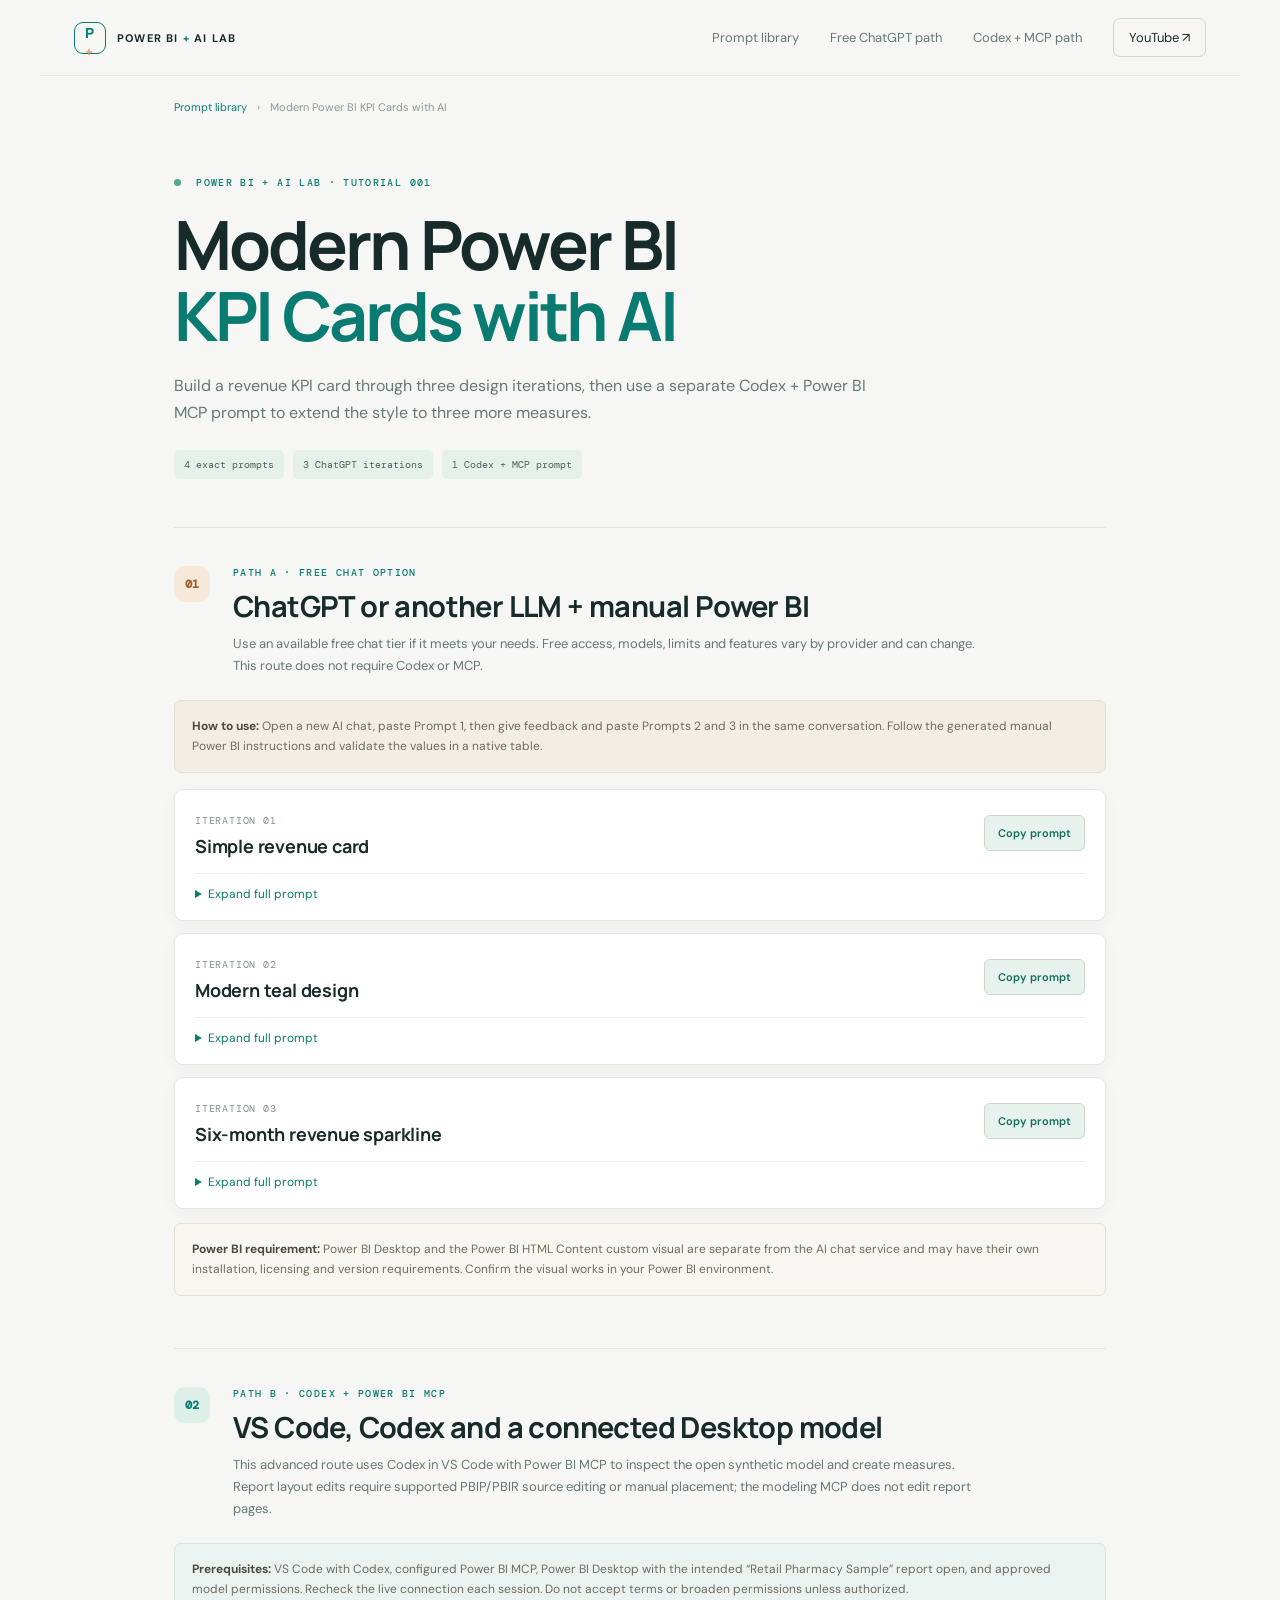
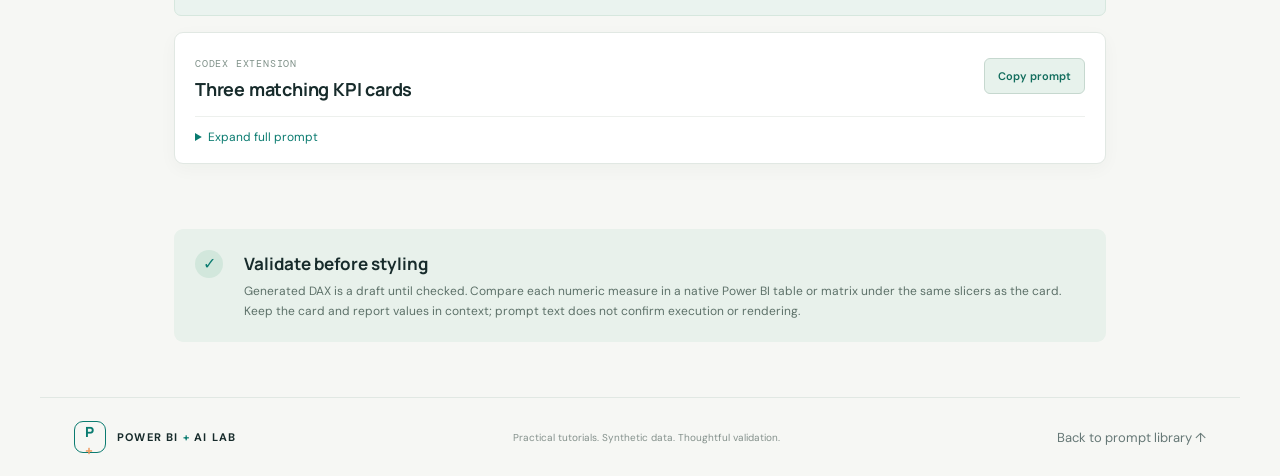
==== tutorials/modern-power-bi-kpi-cards/index.html @ dc5c17c7 "Add Modern Power BI KPI Cards tutorial prompts" ====
<!doctype html>
<html lang="en">
<head>
  <meta charset="utf-8">
  <meta name="viewport" content="width=device-width, initial-scale=1">
  <meta name="theme-color" content="#f6f7f4">
  <meta name="description" content="Four copy-ready AI prompts for building modern Power BI KPI cards: three ChatGPT iterations and one Codex with Power BI MCP prompt.">
  <title>Modern Power BI KPI Cards with AI | Power BI + AI Lab</title>
  <link rel="stylesheet" href="../../styles.css">
  <link rel="stylesheet" href="styles.css">
</head>
<body>
  <header class="topbar">
    <a class="brand" href="../../" aria-label="Power BI and AI Lab home"><span class="brand-mark">P<span>+</span></span><span>POWER BI <i>+</i> AI LAB</span></a>
    <nav aria-label="Main navigation"><a href="../../#prompts">Prompt library</a><a href="#chatgpt">Free ChatGPT path</a><a href="#codex">Codex + MCP path</a><a class="nav-cta" href="https://www.youtube.com/@PowerBIAILab" target="_blank" rel="noreferrer">YouTube ↗</a></nav>
  </header>
  <main id="top" class="tutorial-main">
    <div class="breadcrumbs"><a href="../../">Prompt library</a><span>›</span><span>Modern Power BI KPI Cards with AI</span></div>
    <section class="tutorial-hero">
      <p class="eyebrow"><span class="live-dot"></span> POWER BI + AI LAB · TUTORIAL 001</p>
      <h1>Modern Power BI<br><em>KPI Cards with AI</em></h1>
      <p class="lede">Build a revenue KPI card through three design iterations, then use a separate Codex + Power BI MCP prompt to extend the style to three more measures.</p>
      <div class="hero-chips"><span>4 exact prompts</span><span>3 ChatGPT iterations</span><span>1 Codex + MCP prompt</span></div>
    </section>
    <section class="path-panel" id="chatgpt">
      <div class="path-heading"><span class="route-number manual">01</span><div><p class="eyebrow">PATH A · FREE CHAT OPTION</p><h2>ChatGPT or another LLM + manual Power BI</h2><p>Use an available free chat tier if it meets your needs. Free access, models, limits and features vary by provider and can change. This route does not require Codex or MCP.</p></div></div>
      <div class="steps-note"><b>How to use:</b> Open a new AI chat, paste Prompt 1, then give feedback and paste Prompts 2 and 3 in the same conversation. Follow the generated manual Power BI instructions and validate the values in a native table.</div>
      <article class="prompt-card">
        <div class="prompt-title"><div><span class="iteration">ITERATION 01</span><h3>Simple revenue card</h3></div><button class="copy-button" data-copy="prompt-1">Copy prompt</button></div>
        <details><summary>Expand full prompt</summary><pre id="prompt-1">You are a Principal Power BI developer. Help me create a simple revenue KPI card using the Power BI HTML Content custom visual.

My table is StarterDailyKPI. These validated measures already exist:
- [Total Revenue] — revenue in US dollars
- [Revenue Target] — target in US dollars
- [Revenue Attainment] — revenue divided by target

They respond to Month, Region, and Store slicers. Keep these measures and their filter behavior unchanged.

Create a DAX measure named [Revenue Card HTML] showing:
- “Revenue” as the title
- Revenue as the main value, using compact currency formatting
- Target and attainment underneath

Use a compact layout suitable for several cards in one row: white background, readable text, one subtle border, minimal padding, and no unnecessary outer spacing. Avoid fixed dimensions that cause scrolling. Do not hide overflow or clip content.

At the top of the DAX, include clearly commented settings for colors, font sizes, border color/width, corner radius, padding, and text spacing. Make these easy for a beginner to adjust.

Show “No data” for blank revenue, preserve zero values, and show “N/A” for blank attainment.

Provide the complete DAX and brief visual setup instructions. Explain which settings to adjust if the card is too large or has extra space around it. State any visual-version limitations.

This is version one of at least three iterations. Keep it simple—no charts, progress bars, or icons yet. Wait for my feedback before improving it.</pre></details>
      </article>
      <article class="prompt-card">
        <div class="prompt-title"><div><span class="iteration">ITERATION 02</span><h3>Modern teal design</h3></div><button class="copy-button" data-copy="prompt-2">Copy prompt</button></div>
        <details><summary>Expand full prompt</summary><pre id="prompt-2">Let’s create version two of the card. Make it look more modern while keeping it compact and readable alongside other cards.

Use a restrained teal accent, a slim accent strip on the left, a subtle background tint, and clearer contrast between the main revenue value and supporting text. Improve spacing without making the card larger. Avoid heavy shadows.

Keep the commented customization variables at the top of the DAX. Add clearly explained settings for the accent color and strip width.

Preserve the existing measures, slicer behavior, currency formatting, and blank/zero handling. Do not add charts, progress bars, or icons yet. Avoid fixed dimensions, scrolling, clipped content, or unnecessary outer spacing.

Provide the complete replacement [Revenue Card HTML] measure and briefly explain the design changes. Wait for my feedback before the next iteration.</pre></details>
      </article>
      <article class="prompt-card">
        <div class="prompt-title"><div><span class="iteration">ITERATION 03</span><h3>Six-month revenue sparkline</h3></div><button class="copy-button" data-copy="prompt-3">Copy prompt</button></div>
        <details><summary>Expand full prompt</summary><pre id="prompt-3">Let’s create version three by adding a compact six-month revenue sparkline. Keep the current styling and editable customization settings.

Use [Total Revenue], 'StarterDailyKPI'[Date], and the Month slicer 'StarterDailyKPI'[Year Month]. Store and Region columns are [StoreName] and [Region].

Period rules:
- Default to the latest six calendar months in the dataset—not relative to today.
- Use that default when the slicer is cleared, unrestricted, or all months/years are selected.
- When one month is selected, make it the sixth and final month, preceded by five calendar months.
- When several months are selected, consecutive or scattered, use the latest selected month as the sixth month.
- Always show six consecutive calendar months, including months outside the slicer selection.

Examples:
- All months selected, with data ending December 2025: July–December 2025.
- October 2025 selected: May–October 2025.
- March and December 2025 selected: July–December 2025.

Keep the anchor consistent across stores. Override date filters only for the sparkline window; preserve Store, Region, and other non-date filters. Keep the main card values tied to the actual slicer selection.

Label the sparkline’s period. Preserve recorded zeros, show gaps for missing months, and safely handle incomplete history, flat or negative values, single-point and all-blank results.

Use inline SVG supported by HTML Content, without JavaScript or external assets. Format SVG coordinates, line thickness and marker sizes using FORMAT(value, "0.000", "en-US"). Avoid "0.###", which can produce trailing decimal points such as "5.".

Use descriptive __-prefixed DAX variables to avoid reserved-name collisions.

Create helper measures if useful. Add beginner-friendly comments explaining the default period, selected-month behavior, filter handling, missing data and scaling. Include editable settings for month count, line color, thickness, height, markers and spacing.

Keep the card compact without clipping content or hiding scrollbars.

Provide complete DAX for any helper measures and the replacement HTML measure, with brief setup instructions. Include native-table checks for all months selected, one month selected, and scattered selections. Do not claim execution or rendering was tested.

Wait for my feedback.</pre></details>
      </article>
      <p class="requirements"><b>Power BI requirement:</b> Power BI Desktop and the Power BI HTML Content custom visual are separate from the AI chat service and may have their own installation, licensing and version requirements. Confirm the visual works in your Power BI environment.</p>
    </section>
    <section class="path-panel codex-panel" id="codex">
      <div class="path-heading"><span class="route-number codex">02</span><div><p class="eyebrow">PATH B · CODEX + POWER BI MCP</p><h2>VS Code, Codex and a connected Desktop model</h2><p>This advanced route uses Codex in VS Code with Power BI MCP to inspect the open synthetic model and create measures. Report layout edits require supported PBIP/PBIR source editing or manual placement; the modeling MCP does not edit report pages.</p></div></div>
      <div class="steps-note"><b>Prerequisites:</b> VS Code with Codex, configured Power BI MCP, Power BI Desktop with the intended “Retail Pharmacy Sample” report open, and approved model permissions. Recheck the live connection each session. Do not accept terms or broaden permissions unless authorized.</div>
      <article class="prompt-card">
        <div class="prompt-title"><div><span class="iteration">CODEX EXTENSION</span><h3>Three matching KPI cards</h3></div><button class="copy-button" data-copy="prompt-4">Copy prompt</button></div>
        <details><summary>Expand full prompt</summary><pre id="prompt-4">You are a Principal Power BI developer. Use the configured Power BI MCP to discover and connect to the open “Retail Pharmacy Sample” report in Power BI Desktop.

Inspect the existing measures and use my completed HTML Content Revenue KPI card as the design reference. Identify the measure actually bound to that visual; do not assume an older Revenue HTML measure is the final version.

Create matching HTML Content cards for:
- [Filled Prescriptions]
- [Gross Margin]
- [Average Wait Minutes]

Match the Revenue card’s colors, accent strip, typography, borders, spacing, and sparkline style. Keep the cards compact enough to fit together in the existing four-card row.

Use the existing numeric measures unchanged:
- Filled Prescriptions: whole-number count.
- Gross Margin: percentage calculated from total gross profit divided by total revenue.
- Average Wait Minutes: sample-weighted average, displayed in minutes.

Do not invent targets, attainment percentages, or favorable/unfavorable trend rules for these metrics.

For each sparkline:
- All months selected or unrestricted: latest six calendar months in the dataset.
- One month selected: that month plus the preceding five calendar months.
- Exactly six selected: those exact months in chronological order.
- Every other selection: latest six calendar months in the dataset.
- Preserve Store and Region filters. Keep the main KPI value tied to the actual slicer selection.
- Evaluate each existing measure separately for each plotted month. Preserve zeros and gaps for missing data.

Reuse the Revenue helper where its logic applies. Do not modify it or the Revenue card. Use descriptive __-prefixed variables and FORMAT(value, "0.000", "en-US") for SVG numbers.

Add beginner-friendly DAX comments and clearly labeled customization variables, following the Revenue measure.

Before editing, save a local source backup. Limit changes strictly to:
1. The new presentation measures and any essential new helpers.
2. Replacing the three corresponding native KPI visuals with matching HTML Content visuals.

Do not change existing measures, tables, columns, relationships, data, queries, slicers, charts, other pages, or the Revenue visual.

The modeling MCP does not edit report layouts. Use supported PBIP/PBIR source editing for visual replacement only if the intended report source is verified. Otherwise, create the measures and provide exact manual placement/binding steps. Do not guess the report path.

Validate each new card against its native numeric measure under identical filters, including totals, single/multiple selections, and blank/zero cases. Verify rendering separately where possible.

Report exactly what changed, what was tested, and what remains pending. Do not publish or upload anything.</pre></details>
      </article>
    </section>
    <section class="validation-note"><span class="note-icon">✓</span><div><h2>Validate before styling</h2><p>Generated DAX is a draft until checked. Compare each numeric measure in a native Power BI table or matrix under the same slicers as the card. Keep the card and report values in context; prompt text does not confirm execution or rendering.</p></div></section>
    <p class="copy-status" role="status" aria-live="polite"></p>
  </main>
  <footer><a class="brand" href="../../"><span class="brand-mark">P<span>+</span></span><span>POWER BI <i>+</i> AI LAB</span></a><span>Practical tutorials. Synthetic data. Thoughtful validation.</span><a href="../../">Back to prompt library ↑</a></footer>
  <script src="script.js" defer></script>
</body>
</html>
---- styles.css ----
@import url('https://fonts.googleapis.com/css2?family=DM+Mono:wght@400;500&family=DM+Sans:wght@400;500;600;700&family=Manrope:wght@400;500;600;700;800&display=swap');
:root{--ink:#172b2b;--muted:#667876;--paper:#f6f7f4;--white:#fff;--line:#e1e8e3;--teal:#0a7b70;--mint:#d7eee6;--dark:#102e2c;--orange:#ef9b60}*{box-sizing:border-box}html{scroll-behavior:smooth}body{margin:0;background:var(--paper);color:var(--ink);font-family:'DM Sans',sans-serif;-webkit-font-smoothing:antialiased}.topbar{height:76px;max-width:1200px;margin:auto;padding:0 34px;display:flex;align-items:center;justify-content:space-between;border-bottom:1px solid var(--line)}.brand{display:flex;align-items:center;gap:11px;text-decoration:none;color:var(--ink);font-size:11px;font-weight:700;letter-spacing:1.2px}.brand i{font-style:normal;color:var(--teal)}.brand-mark{width:32px;height:32px;border:1.5px solid var(--teal);border-radius:9px;display:grid;place-items:center;color:var(--teal);font:800 14px Manrope}.brand-mark span{color:var(--orange)}nav{display:flex;align-items:center;gap:31px}nav a,footer>a:last-child{color:var(--muted);font-size:13px;text-decoration:none}nav a:hover,footer>a:last-child:hover{color:var(--teal)}nav .nav-cta{border:1px solid #cbd9d3;padding:10px 15px;border-radius:7px;color:var(--ink)}main{max-width:1200px;margin:auto;padding:0 34px}.hero{display:grid;grid-template-columns:1fr .94fr;gap:60px;align-items:center;padding:76px 0 91px}.eyebrow{font:500 10px 'DM Mono',monospace;letter-spacing:1.35px;color:var(--teal)}.live-dot{width:7px;height:7px;display:inline-block;border-radius:99px;background:#51a890;margin-right:8px}.hero h1{font:700 clamp(42px,5.2vw,66px)/1.06 Manrope,sans-serif;letter-spacing:-3px;margin:25px 0 19px}.hero h1 em{font-style:normal;color:var(--teal)}.lede{max-width:475px;color:var(--muted);font-size:16px;line-height:1.72}.button{margin-top:24px;padding:14px 19px;border-radius:6px;display:inline-flex;gap:25px;align-items:center;text-decoration:none;font-size:13px;font-weight:700}.primary{background:var(--dark);color:white}.primary:hover{background:var(--teal)}.hero-note{font-size:11px;color:#7c8b87;margin-top:18px}.hero-art{height:352px;max-width:496px;width:100%;justify-self:end;background:var(--dark);border-radius:15px;padding:25px 27px;color:white;position:relative;box-shadow:0 20px 60px #163a2c24;overflow:hidden}.hero-art:after{content:'';position:absolute;width:260px;height:260px;right:-130px;top:-155px;border-radius:50%;background:#17685a55}.art-label{font:10px 'DM Mono',monospace;color:#b6d0c7;letter-spacing:1px}.art-label span{margin-left:6px;color:#83d2b5}.art-top{margin-top:29px;display:flex;justify-content:space-between;align-items:center}.art-top b{font:600 14px Manrope}.art-top small{font:10px 'DM Mono',monospace;color:#b6c8c1}.art-value{font:700 33px Manrope;letter-spacing:-1px;margin:9px 0 19px}.art-value small{font:500 10px 'DM Mono',monospace;color:#91ddba;letter-spacing:0}.chart{height:97px;display:flex;align-items:flex-end;gap:13px;position:relative;border-bottom:1px solid #55736b}.chart span{height:var(--h);flex:1;background:linear-gradient(0deg,#178a75,#50ba94);opacity:.44;border-radius:3px 3px 0 0}.chart svg{position:absolute;width:100%;height:100%;inset:0;overflow:visible}.chart polyline{fill:none;stroke:#8be0b5;stroke-width:2.6;vector-effect:non-scaling-stroke}.art-bottom{display:flex;justify-content:space-between;color:#9fb5ad;font:9px 'DM Mono';margin-top:7px}.art-caption{position:absolute;bottom:0;left:0;right:0;background:#0b2725;color:#a5beb5;text-align:center;padding:11px;font-size:10px}.intro{border-top:1px solid var(--line);padding:40px 0 25px;display:flex;align-items:end;justify-content:space-between;gap:30px}.intro h2,.callout h2{font:700 29px Manrope;letter-spacing:-.8px;margin:9px 0}.intro>p{max-width:400px;margin:0 0 4px;color:var(--muted);font-size:13px;line-height:1.6}.path-key{display:flex;gap:12px;padding:18px 0;color:var(--muted);font:10px 'DM Mono';text-transform:uppercase}.path-a,.path-b{padding:8px 10px;border-radius:4px;background:#e8efeb}.path-b{background:#f3eadf}.versions{display:grid;grid-template-columns:repeat(3,1fr);gap:17px}.version-card{background:var(--white);border:1px solid var(--line);border-radius:9px;padding:21px 21px 19px;box-shadow:0 5px 18px #1d3c2910}.version-card.featured{border-color:#8ebfb0;box-shadow:0 8px 24px #1d624110}.card-head{display:flex;align-items:center;justify-content:space-between}.step{width:28px;height:28px;border-radius:50%;background:#e6f3ed;color:var(--teal);display:grid;place-items:center;font:500 11px 'DM Mono'}.status{font:9px 'DM Mono';letter-spacing:.4px;color:#9a6c38;background:#f8f0e3;padding:6px 7px;border-radius:3px}.version-label{font:10px 'DM Mono';letter-spacing:1px;color:#789089;margin:23px 0 5px}.version-card h3{font:700 21px Manrope;letter-spacing:-.5px;margin:0}.card-copy{height:56px;color:var(--muted);font-size:12px;line-height:1.55;margin:9px 0 14px}.path-row{display:flex;align-items:center;justify-content:space-between;padding:11px 0;border-top:1px solid #edf0ed;gap:8px}.path-row>div{display:flex;align-items:center;gap:9px}.path-icon{width:25px;height:25px;border-radius:6px;display:grid;place-items:center;font:600 11px Manrope}.path-icon.a{background:#dcefe8;color:var(--teal)}.path-icon.b{background:#f5e9dc;color:#ad6a35}.path-row b{font-size:11px;display:block}.path-row small{display:block;color:#89958f;font-size:9px;margin-top:3px}.copy{font:10px 'DM Mono';padding:7px 9px;border-radius:5px;background:#f1f3f0;color:#9ca7a1;border:1px solid #e7eae7;white-space:nowrap}.copy:disabled{cursor:not-allowed}details{border-top:1px solid #edf0ed;margin-top:4px;padding-top:12px}summary{font-size:10px;color:var(--teal);cursor:pointer}details p{font-size:11px;line-height:1.55;color:var(--muted)}.callout{margin-top:54px;padding:28px;background:#e8f1eb;border-radius:9px;display:grid;grid-template-columns:35px 1fr 215px;gap:18px;align-items:center}.callout-mark{width:30px;height:30px;background:#d1e6dc;border-radius:50%;display:grid;place-items:center;color:var(--teal)}.callout .eyebrow{margin:0}.callout h2{font-size:20px;margin:7px 0}.callout>div:nth-child(2)>p:last-child{font-size:12px;line-height:1.6;color:#59706a;margin:0;max-width:620px}.callout-side{border-left:1px solid #ccdbd1;padding-left:20px}.callout-side b{font-size:11px;display:block}.callout-side span{font-size:10px;color:#6e7f79;line-height:1.5;display:block;margin-top:5px}.note{margin:22px 0 56px;padding:14px 16px;display:flex;gap:12px;background:#fbf8f0;border:1px solid #efe8d9;border-radius:6px}.note>span{font:600 13px Manrope;color:#a8753b}.note p{margin:0;color:#7a766b;font-size:11px;line-height:1.65}.note b{color:#665d4f}footer{border-top:1px solid var(--line);max-width:1200px;margin:auto;padding:23px 34px;display:flex;align-items:center;justify-content:space-between}footer>span{font-size:10px;color:#84918c}
@media(max-width:800px){.hero{grid-template-columns:1fr;gap:40px;padding:52px 0 60px}.hero-art{justify-self:start;max-width:none}.versions{grid-template-columns:1fr}.card-copy{height:auto;min-height:0}.callout{grid-template-columns:35px 1fr}.callout-side{grid-column:2;border:0;border-top:1px solid #ccdbd1;padding:14px 0 0}.intro{align-items:start;flex-direction:column;gap:7px}}@media(max-width:520px){.topbar{height:64px;padding:0 18px}main{padding:0 18px}nav{gap:12px}nav>a:not(.nav-cta){display:none}.hero h1{letter-spacing:-2px}.hero-art{height:320px;padding:20px}.art-value{font-size:28px}.path-key{flex-direction:column;align-items:start}.callout{padding:20px 16px}footer{padding:20px 18px;gap:14px;flex-wrap:wrap}footer>span{order:3;width:100%}}
.tutorial-link{display:flex;justify-content:space-between;align-items:center;gap:18px;margin:4px 0 8px;padding:14px 16px;border:1px solid #d3e3db;border-radius:7px;background:#edf5f1;color:#176b5d;text-decoration:none;font-size:12px;font-weight:700}.tutorial-link:hover{background:#e0efe8}.link-button{text-decoration:none;display:inline-block}
---- tutorials/modern-power-bi-kpi-cards/styles.css ----
.tutorial-main{max-width:1000px}.breadcrumbs{display:flex;gap:10px;align-items:center;padding:24px 0 0;color:#8a9992;font-size:11px}.breadcrumbs a{color:var(--teal);text-decoration:none}.tutorial-hero{padding:52px 0 48px;border-bottom:1px solid var(--line)}.tutorial-hero h1{font:700 clamp(42px,6vw,68px)/1.05 Manrope,sans-serif;letter-spacing:-3px;margin:20px 0}.tutorial-hero h1 em{font-style:normal;color:var(--teal)}.tutorial-hero .lede{max-width:710px}.hero-chips{display:flex;gap:9px;flex-wrap:wrap;margin-top:23px}.hero-chips span{font:10px 'DM Mono',monospace;color:#45635a;background:#e6f0eb;padding:8px 10px;border-radius:5px}.path-panel{padding:38px 0 8px;scroll-margin-top:20px}.path-heading{display:grid;grid-template-columns:42px 1fr;gap:17px;align-items:start}.route-number{width:36px;height:36px;border-radius:11px;display:grid;place-items:center;font:600 12px 'DM Mono',monospace}.route-number.manual{color:#9c622f;background:#f6e9d9}.route-number.codex{color:var(--teal);background:#dcefe8}.path-heading .eyebrow{margin:0}.path-heading h2{font:700 clamp(21px,3vw,29px) Manrope;letter-spacing:-.6px;margin:7px 0}.path-heading p:last-child{max-width:760px;color:var(--muted);font-size:13px;line-height:1.7;margin:0}.steps-note,.requirements{margin:23px 0 16px;padding:15px 17px;background:#f1eee5;border:1px solid #e6e0d2;border-radius:7px;color:#706b5f;font-size:12px;line-height:1.7}.steps-note b,.requirements b{color:#4c4b40}.prompt-card{background:white;border:1px solid var(--line);border-radius:9px;margin:12px 0;padding:18px 20px;box-shadow:0 5px 18px #1d3c2909}.prompt-title{display:flex;align-items:center;justify-content:space-between;gap:14px}.iteration{font:10px 'DM Mono',monospace;letter-spacing:.8px;color:#80928a}.prompt-title h3{font:700 18px Manrope;margin:5px 0 0;letter-spacing:-.2px}.copy-button{flex:0 0 auto;border:1px solid #c6d8cf;background:#e7f2ec;color:#126d5d;border-radius:6px;padding:10px 13px;font:600 11px 'DM Sans',sans-serif;cursor:pointer}.copy-button:hover,.copy-button:focus-visible{background:#d7ece2;outline:2px solid #5cae94;outline-offset:2px}.copy-button.copied{background:#0c6b5d;color:white;border-color:#0c6b5d}details{border-top:1px solid #edf0ed;margin-top:15px;padding-top:12px}summary{font-size:12px;color:var(--teal);cursor:pointer}pre{white-space:pre-wrap;overflow-wrap:anywhere;background:#f7f8f5;border:1px solid #e9ece8;border-radius:6px;padding:16px;margin:12px 0 0;color:#34433f;font:12px/1.7 'DM Sans',sans-serif}.codex-panel{border-top:1px solid var(--line);margin-top:28px}.codex-panel .steps-note{background:#eaf3ef;border-color:#d6e7de}.requirements{margin-top:14px;background:#f8f6f0}.validation-note{display:grid;grid-template-columns:35px 1fr;gap:14px;align-items:start;margin:45px 0 55px;padding:21px;background:#e8f1eb;border-radius:9px}.note-icon{width:28px;height:28px;border-radius:50%;display:grid;place-items:center;background:#d2e7dc;color:var(--teal)}.validation-note h2{font:700 17px Manrope;margin:2px 0 6px}.validation-note p{font-size:12px;line-height:1.7;color:#5d7169;margin:0}.copy-status{position:fixed;bottom:18px;left:50%;transform:translateX(-50%);background:#102e2c;color:white;padding:11px 16px;border-radius:6px;font-size:12px;box-shadow:0 8px 24px #102e2c30;opacity:0;pointer-events:none;transition:opacity .2s}.copy-status.visible{opacity:1}@media(max-width:760px){.tutorial-main{padding:0 20px}.topbar{padding:0 20px}.path-heading{grid-template-columns:34px 1fr;gap:12px}.route-number{width:32px;height:32px}.path-panel{padding-top:30px}}@media(max-width:520px){.tutorial-hero{padding:40px 0}.tutorial-hero h1{letter-spacing:-2px}.prompt-card{padding:15px}.prompt-title h3{font-size:15px}.copy-button{padding:9px 10px}.breadcrumbs span:last-child{max-width:190px;white-space:nowrap;overflow:hidden;text-overflow:ellipsis}}
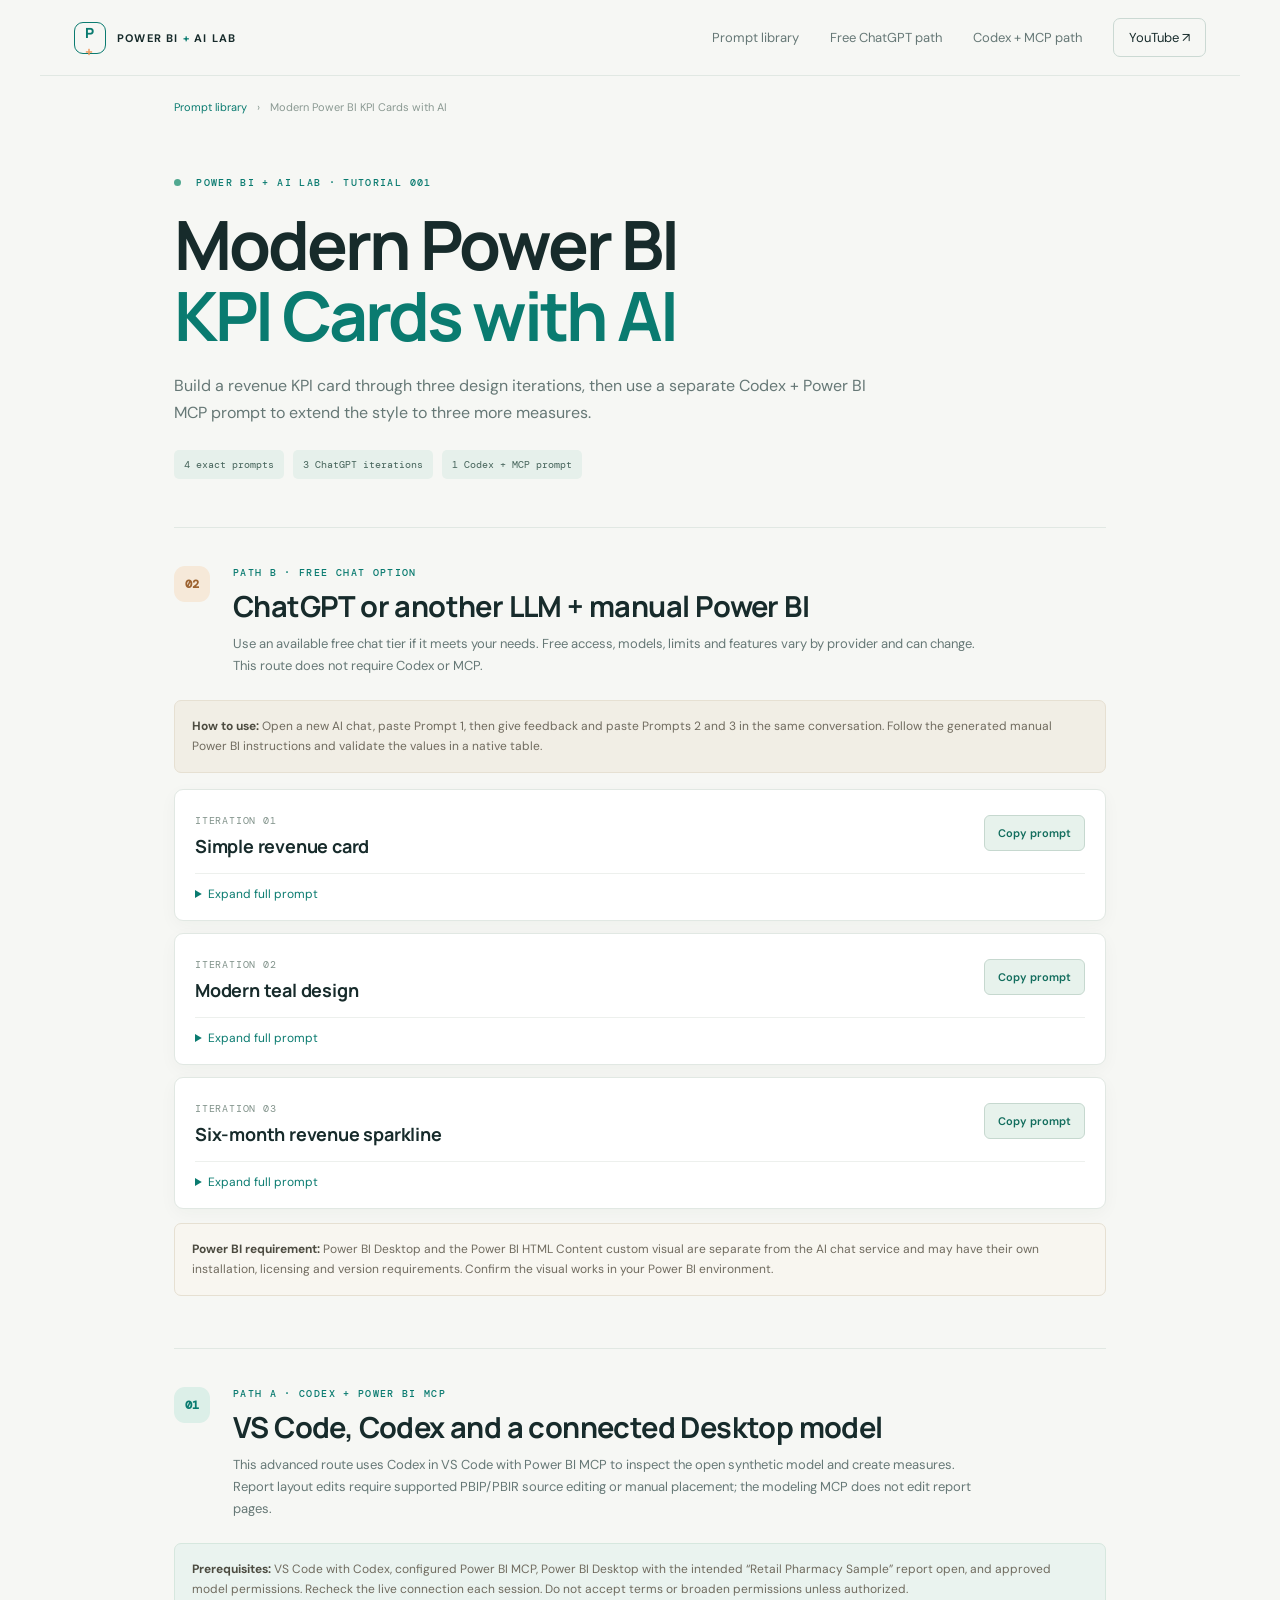
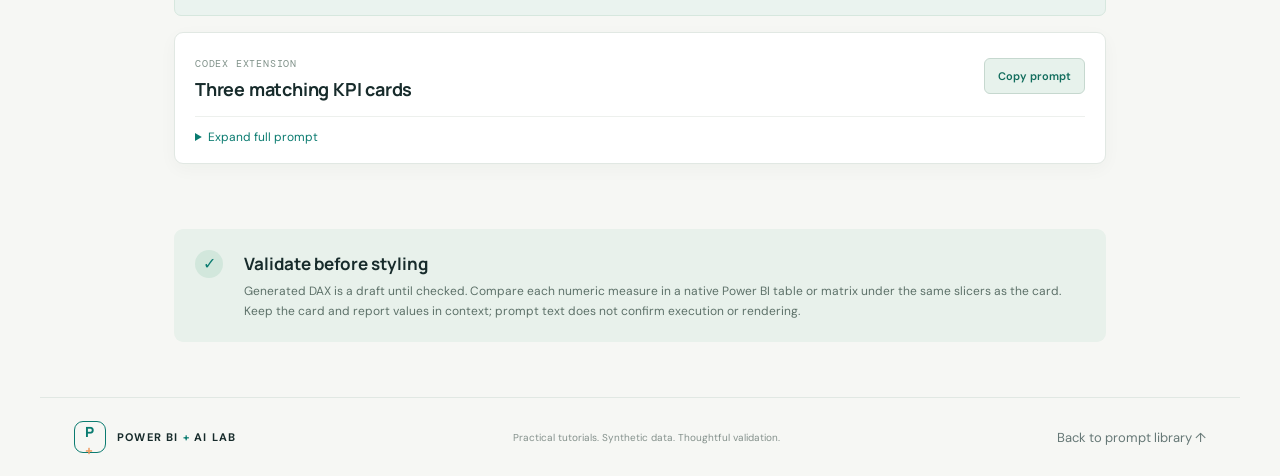
==== commit fbb789b5: "Align tutorial path labels with project conventions" ====
--- a/tutorials/modern-power-bi-kpi-cards/index.html
+++ b/tutorials/modern-power-bi-kpi-cards/index.html
@@ -23,7 +23,7 @@
       <div class="hero-chips"><span>4 exact prompts</span><span>3 ChatGPT iterations</span><span>1 Codex + MCP prompt</span></div>
     </section>
     <section class="path-panel" id="chatgpt">
-      <div class="path-heading"><span class="route-number manual">01</span><div><p class="eyebrow">PATH A · FREE CHAT OPTION</p><h2>ChatGPT or another LLM + manual Power BI</h2><p>Use an available free chat tier if it meets your needs. Free access, models, limits and features vary by provider and can change. This route does not require Codex or MCP.</p></div></div>
+      <div class="path-heading"><span class="route-number manual">02</span><div><p class="eyebrow">PATH B · FREE CHAT OPTION</p><h2>ChatGPT or another LLM + manual Power BI</h2><p>Use an available free chat tier if it meets your needs. Free access, models, limits and features vary by provider and can change. This route does not require Codex or MCP.</p></div></div>
       <div class="steps-note"><b>How to use:</b> Open a new AI chat, paste Prompt 1, then give feedback and paste Prompts 2 and 3 in the same conversation. Follow the generated manual Power BI instructions and validate the values in a native table.</div>
       <article class="prompt-card">
         <div class="prompt-title"><div><span class="iteration">ITERATION 01</span><h3>Simple revenue card</h3></div><button class="copy-button" data-copy="prompt-1">Copy prompt</button></div>
@@ -100,7 +100,7 @@
       <p class="requirements"><b>Power BI requirement:</b> Power BI Desktop and the Power BI HTML Content custom visual are separate from the AI chat service and may have their own installation, licensing and version requirements. Confirm the visual works in your Power BI environment.</p>
     </section>
     <section class="path-panel codex-panel" id="codex">
-      <div class="path-heading"><span class="route-number codex">02</span><div><p class="eyebrow">PATH B · CODEX + POWER BI MCP</p><h2>VS Code, Codex and a connected Desktop model</h2><p>This advanced route uses Codex in VS Code with Power BI MCP to inspect the open synthetic model and create measures. Report layout edits require supported PBIP/PBIR source editing or manual placement; the modeling MCP does not edit report pages.</p></div></div>
+      <div class="path-heading"><span class="route-number codex">01</span><div><p class="eyebrow">PATH A · CODEX + POWER BI MCP</p><h2>VS Code, Codex and a connected Desktop model</h2><p>This advanced route uses Codex in VS Code with Power BI MCP to inspect the open synthetic model and create measures. Report layout edits require supported PBIP/PBIR source editing or manual placement; the modeling MCP does not edit report pages.</p></div></div>
       <div class="steps-note"><b>Prerequisites:</b> VS Code with Codex, configured Power BI MCP, Power BI Desktop with the intended “Retail Pharmacy Sample” report open, and approved model permissions. Recheck the live connection each session. Do not accept terms or broaden permissions unless authorized.</div>
       <article class="prompt-card">
         <div class="prompt-title"><div><span class="iteration">CODEX EXTENSION</span><h3>Three matching KPI cards</h3></div><button class="copy-button" data-copy="prompt-4">Copy prompt</button></div>
